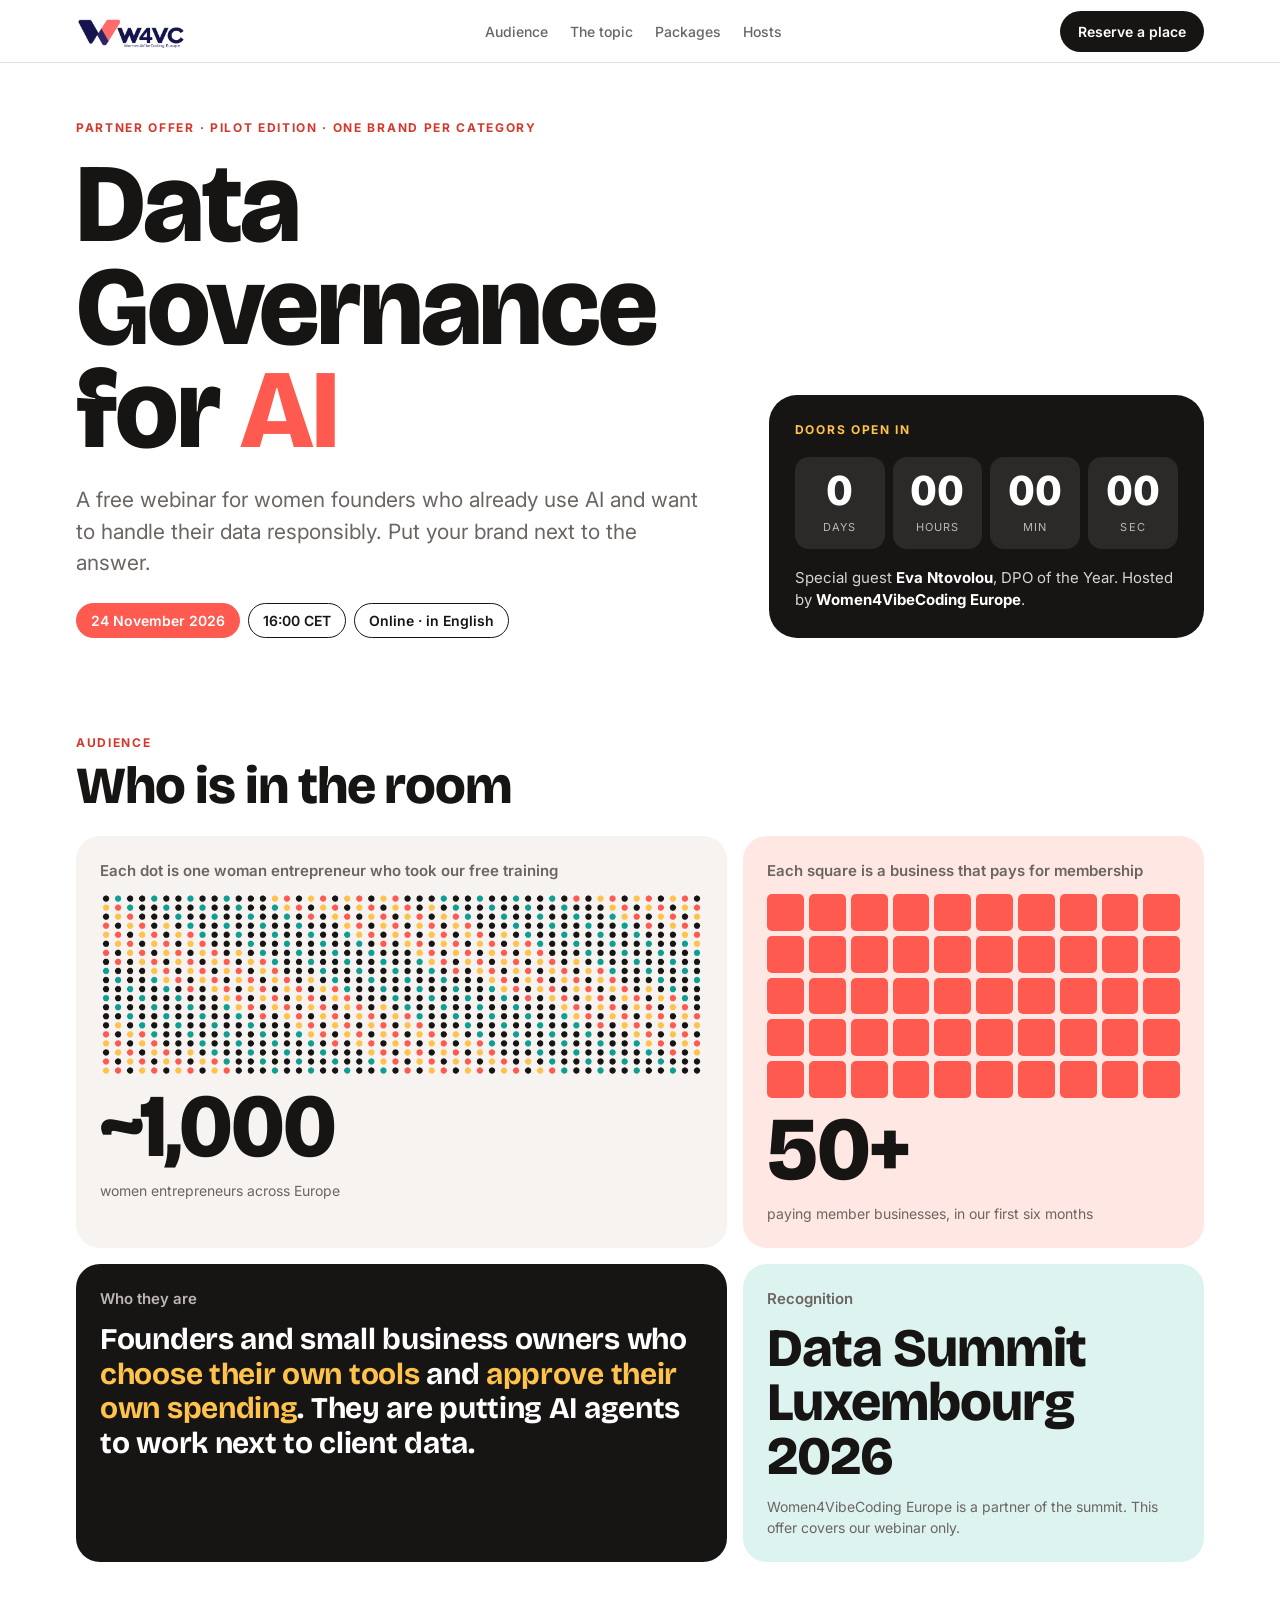
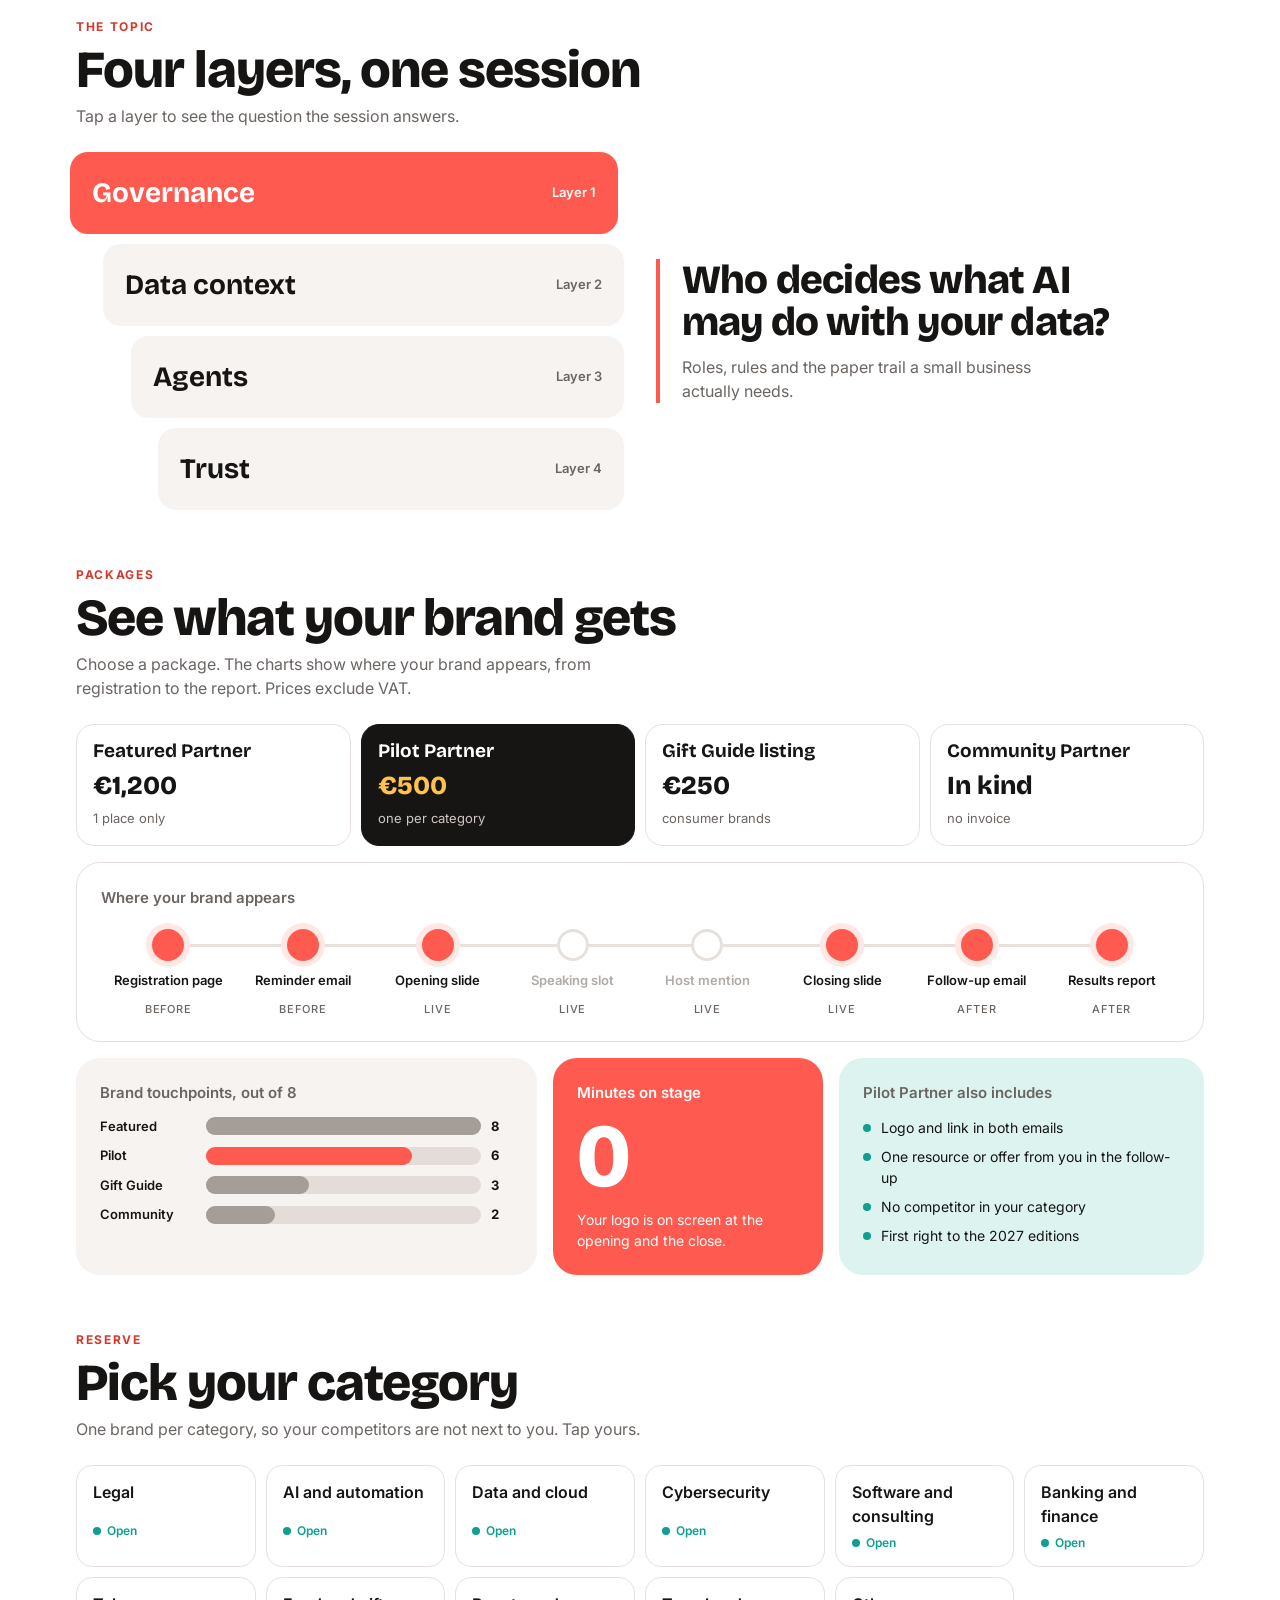
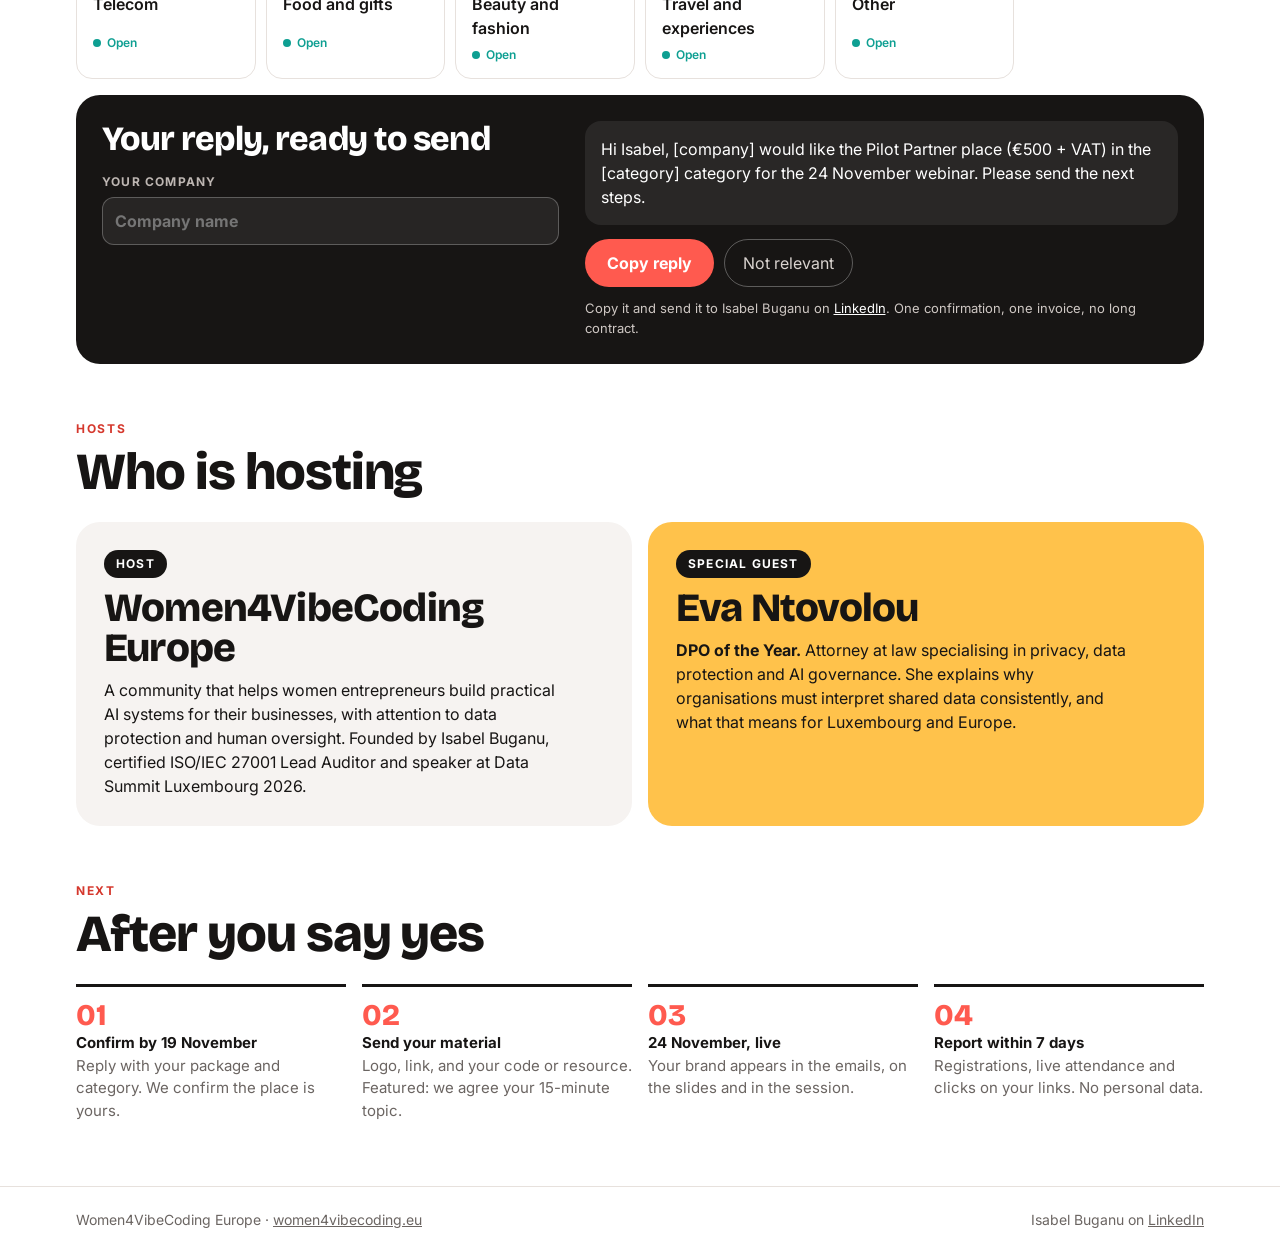
==== partners/index.html @ 858831c1 "Add files via upload" ====
<!doctype html>
<html lang="en">
<head>
<meta charset="utf-8">
<meta name="viewport" content="width=device-width, initial-scale=1, viewport-fit=cover">
<title>Partner offer · Data Governance for AI · Women4VibeCoding Europe</title>
<meta name="description" content="Partner places for the free webinar Data Governance for AI, 24 November 2026, 16:00 CET. One brand per category.">
<meta name="robots" content="noindex">
<meta property="og:type" content="website">
<meta property="og:url" content="https://women4vibecoding.eu/partners/">
<meta property="og:title" content="Partner offer: Data Governance for AI, 24 November">
<meta property="og:description" content="One brand per category. See what each partner place includes.">
<meta property="og:image" content="https://women4vibecoding.eu/partners/preview.png">
<meta name="twitter:card" content="summary_large_image">
<link rel="icon" href="logo.png">
<style>body{margin:0}img{max-width:100%}[hidden]{display:none!important}</style>
<link rel="stylesheet" href="https://fonts.googleapis.com/css2?family=Bricolage+Grotesque:opsz,wght@12..96,500;12..96,700;12..96,800&family=Inter:wght@400;500;600;700&display=swap">
<style>
/* Layout: white site with a sticky nav, an oversized type hero, then bento tiles of live charts. One light look by choice: the logo is drawn for a light ground. */
:root {
  --bg: #ffffff; --paper: #f6f3f1; --ink: #171514; --muted: #6b6562; --line: #e7e1dd;
  --coral: #ff5a4f; --coral-deep: #d5382d; --coral-tint: #ffe8e4;
  --teal: #0e9f92; --teal-tint: #dcf3f0; --sun: #ffc24b;
  --display: "Bricolage Grotesque", "Helvetica Neue", Arial, sans-serif;
  --body: "Inter", "Helvetica Neue", Arial, sans-serif;
  color-scheme: light;
}
* { box-sizing: border-box; }
html { scroll-behavior: smooth; }
body { background: var(--bg); color: var(--ink); font-family: var(--body); font-size: 16px; line-height: 1.5; }
h1, h2, h3, p, ul, ol { margin: 0; padding: 0; }
.wrap { max-width: 1160px; margin: 0 auto; padding-left: max(16px, env(safe-area-inset-left, 0px)); padding-right: max(16px, env(safe-area-inset-right, 0px)); }
h1, h2, h3, .num { font-family: var(--display); letter-spacing: -.02em; text-wrap: balance; }
.kicker { font-size: 12px; font-weight: 700; letter-spacing: .14em; text-transform: uppercase; color: var(--coral-deep); }
a { color: inherit; }
button { font: inherit; cursor: pointer; }
:focus-visible { outline: 3px solid var(--teal); outline-offset: 2px; }

body::before { content: ""; position: fixed; inset: 0 0 auto; height: env(safe-area-inset-top, 0px); z-index: 10; background: var(--bg); }
.nav { position: sticky; top: env(safe-area-inset-top, 0px); z-index: 9; background: rgba(255,255,255,.92); backdrop-filter: blur(10px); border-bottom: 1px solid var(--line); }
.nav .wrap { display: flex; align-items: center; justify-content: space-between; gap: 16px; padding-block: 8px; }
.nav img { height: 46px; width: auto; display: block; margin-left: -8px; }
.nav nav { display: flex; gap: 22px; font-size: 14px; font-weight: 500; }
.nav nav a { text-decoration: none; color: var(--muted); }
.nav nav a:hover { color: var(--ink); }
.cta { background: var(--ink); color: #fff; border: 0; border-radius: 999px; padding: 10px 18px; font-weight: 600; font-size: 14px; text-decoration: none; white-space: nowrap; }
.cta:hover { background: var(--coral-deep); }

.hero .wrap { padding-block: 56px 40px; display: grid; grid-template-columns: minmax(0, 1.5fr) minmax(0, 1fr); gap: 40px; align-items: end; }
.hero h1 { font-weight: 800; font-size: clamp(46px, 9vw, 112px); line-height: .92; margin-top: 16px; }
.hero h1 em { font-style: normal; color: var(--coral); }
.hero .sub { font-size: clamp(17px, 2vw, 21px); color: var(--muted); max-width: 30em; margin-top: 22px; }
.chips { display: flex; flex-wrap: wrap; gap: 8px; margin-top: 24px; }
.chip { border: 1.5px solid var(--ink); border-radius: 999px; padding: 6px 14px; font-size: 14px; font-weight: 600; }
.chip.fill { background: var(--coral); border-color: var(--coral); color: #fff; }
.clock { background: var(--ink); color: #fff; border-radius: 28px; padding: 26px; display: grid; gap: 18px; }
.clock .lbl { font-size: 12px; font-weight: 700; letter-spacing: .14em; text-transform: uppercase; color: var(--sun); }
.ticks { display: grid; grid-template-columns: repeat(4, 1fr); gap: 8px; }
.ticks div { background: rgba(255,255,255,.09); border-radius: 14px; padding: 12px 4px; text-align: center; }
.ticks b { font-family: var(--display); font-weight: 800; font-size: clamp(28px, 4vw, 44px); line-height: 1; display: block; font-variant-numeric: tabular-nums; }
.ticks span { font-size: 11px; letter-spacing: .1em; text-transform: uppercase; color: #bdb6b2; }
.clock p { font-size: 15px; color: #d9d3cf; }
.clock p b { color: #fff; }

section { padding-block: 56px 0; }
.head { display: grid; gap: 8px; margin-bottom: 24px; }
.head h2 { font-weight: 800; font-size: clamp(30px, 4.6vw, 52px); line-height: 1; }
.head p { color: var(--muted); max-width: 60ch; }

.bento { display: grid; grid-template-columns: repeat(12, minmax(0, 1fr)); gap: 16px; }
.tile { background: var(--paper); border-radius: 24px; padding: 24px; min-width: 0; display: grid; gap: 12px; align-content: start; }
.tile h3 { font-size: 15px; font-family: var(--body); font-weight: 600; letter-spacing: 0; color: var(--muted); }
.num { font-weight: 800; font-size: clamp(54px, 7vw, 92px); line-height: .9; }
.tile small { color: var(--muted); font-size: 14px; }
.t-dots { grid-column: span 7; } .t-members { grid-column: span 5; background: var(--coral-tint); }
.t-summit { grid-column: span 5; background: var(--teal-tint); } .t-who { grid-column: span 7; background: var(--ink); color: #fff; }
.t-who h3 { color: #bdb6b2; } .t-who p { font-family: var(--display); font-weight: 700; font-size: clamp(22px, 2.6vw, 30px); line-height: 1.15; letter-spacing: -.01em; }
.t-who p em { font-style: normal; color: var(--sun); }
canvas { width: 100%; height: auto; display: block; }
.squares { display: grid; grid-template-columns: repeat(10, 1fr); gap: 5px; }
.squares i { aspect-ratio: 1; border-radius: 5px; background: var(--coral); }

.layers { display: grid; grid-template-columns: minmax(0, 1fr) minmax(0, 1fr); gap: 32px; align-items: center; }
.stack { display: grid; gap: 10px; }
.layer { border: 0; text-align: left; border-radius: 18px; padding: 20px 22px; background: var(--paper); color: var(--ink); display: flex; justify-content: space-between; align-items: center; gap: 12px; font-family: var(--display); font-weight: 700; font-size: clamp(20px, 2.6vw, 28px); transition: transform .2s, background .2s; }
.layer span { font-family: var(--body); font-size: 13px; font-weight: 600; color: var(--muted); }
.layer:nth-child(2) { margin-left: 5%; } .layer:nth-child(3) { margin-left: 10%; } .layer:nth-child(4) { margin-left: 15%; }
.layer[aria-pressed="true"] { background: var(--coral); color: #fff; transform: translateX(-6px); }
.layer[aria-pressed="true"] span { color: #fff; }
.answer { border-left: 4px solid var(--coral); padding-left: 22px; }
.answer h3 { font-weight: 800; font-size: clamp(26px, 3.4vw, 40px); line-height: 1.05; }
.answer p { color: var(--muted); margin-top: 12px; max-width: 40ch; }

.tabs { display: grid; grid-template-columns: repeat(4, minmax(0, 1fr)); gap: 10px; }
.tab { border: 1.5px solid var(--line); background: var(--bg); border-radius: 18px; padding: 16px; text-align: left; display: grid; gap: 4px; color: var(--ink); }
.tab b { font-family: var(--display); font-weight: 700; font-size: 19px; line-height: 1.1; }
.tab span { font-family: var(--display); font-weight: 800; font-size: 26px; }
.tab small { color: var(--muted); font-size: 13px; }
.tab[aria-selected="true"] { background: var(--ink); border-color: var(--ink); color: #fff; }
.tab[aria-selected="true"] small { color: #cfc8c4; } .tab[aria-selected="true"] span { color: var(--sun); }
.dash { margin-top: 16px; }
.d-journey { grid-column: span 12; background: var(--bg); border: 1.5px solid var(--line); }
.d-bars { grid-column: span 5; } .d-stage { grid-column: span 3; background: var(--coral); color: #fff; } .d-list { grid-column: span 4; background: var(--teal-tint); }
.d-stage h3, .d-stage small { color: #fff; }
.journey { list-style: none; display: grid; grid-template-columns: repeat(8, minmax(0, 1fr)); gap: 0; position: relative; margin-top: 8px; }
.journey li { display: grid; gap: 10px; justify-items: center; text-align: center; font-size: 13px; font-weight: 600; color: #b1aaa6; position: relative; padding: 0 4px; }
.journey li::before { content: ""; position: absolute; top: 15px; left: -50%; width: 100%; height: 3px; background: var(--line); }
.journey li:first-child::before { display: none; }
.journey i { width: 32px; height: 32px; border-radius: 50%; border: 3px solid var(--line); background: var(--bg); position: relative; z-index: 1; transition: all .25s; }
.journey li.on { color: var(--ink); }
.journey li.on i { background: var(--coral); border-color: var(--coral); box-shadow: 0 0 0 6px var(--coral-tint); }
.journey li.on.star i { background: var(--ink); border-color: var(--ink); box-shadow: 0 0 0 6px var(--sun); }
.journey em { font-style: normal; font-weight: 500; font-size: 11px; letter-spacing: .08em; text-transform: uppercase; color: var(--muted); }
.bars { display: grid; gap: 10px; }
.bar { display: grid; grid-template-columns: 96px 1fr 22px; gap: 10px; align-items: center; font-size: 13px; font-weight: 600; }
.bar div { height: 18px; border-radius: 9px; background: #e3dcd8; }
.bar div i { display: block; height: 100%; border-radius: 9px; background: #a59d98; transition: width .4s; }
.bar.on div i { background: var(--coral); }
.bar b { font-variant-numeric: tabular-nums; }
.d-list ul { list-style: none; display: grid; gap: 8px; font-size: 14px; }
.d-list li { padding-left: 18px; position: relative; }
.d-list li::before { content: ""; position: absolute; left: 0; top: .5em; width: 8px; height: 8px; border-radius: 50%; background: var(--teal); }

.board { display: grid; grid-template-columns: repeat(auto-fill, minmax(170px, 1fr)); gap: 10px; }
.cat { border: 1.5px solid var(--line); background: var(--bg); border-radius: 16px; padding: 14px 16px; text-align: left; display: grid; gap: 6px; color: var(--ink); font-weight: 600; }
.cat small { font-weight: 600; font-size: 12px; color: var(--teal); display: flex; align-items: center; gap: 6px; }
.cat small::before { content: ""; width: 8px; height: 8px; border-radius: 50%; background: var(--teal); }
.cat[aria-pressed="true"] { background: var(--coral-tint); border-color: var(--coral); }
.cat[aria-pressed="true"] small { color: var(--coral-deep); } .cat[aria-pressed="true"] small::before { background: var(--coral); }

.reply { margin-top: 16px; background: var(--ink); color: #fff; border-radius: 24px; padding: 26px; display: grid; grid-template-columns: minmax(0, 1fr) minmax(0, 1.3fr); gap: 26px; align-items: start; }
.reply h3 { font-weight: 800; font-size: clamp(24px, 3vw, 34px); line-height: 1.05; }
.reply label { display: grid; gap: 6px; font-size: 12px; font-weight: 700; letter-spacing: .1em; text-transform: uppercase; color: #bdb6b2; margin-top: 16px; }
.reply input { font: inherit; font-size: 16px; padding: 11px 12px; border-radius: 12px; border: 1.5px solid rgba(255,255,255,.25); background: rgba(255,255,255,.07); color: #fff; width: 100%; }
.msg { background: rgba(255,255,255,.08); border-radius: 16px; padding: 16px; font-size: 16px; line-height: 1.5; user-select: all; }
.btns { display: flex; flex-wrap: wrap; gap: 10px; margin-top: 14px; align-items: center; }
.go { background: var(--coral); color: #fff; border: 0; border-radius: 999px; padding: 12px 22px; font-weight: 700; }
.no { background: transparent; color: #d9d3cf; border: 1.5px solid rgba(255,255,255,.3); border-radius: 999px; padding: 11px 18px; }
.status { font-size: 13px; color: #cfc8c4; margin-top: 12px; } .status a { color: #fff; }

.people { display: grid; grid-template-columns: repeat(2, minmax(0, 1fr)); gap: 16px; }
.person { border-radius: 24px; padding: 28px; background: var(--paper); display: grid; gap: 10px; align-content: start; }
.person.guest { background: var(--sun); }
.person h3 { font-weight: 800; font-size: clamp(26px, 3.4vw, 40px); line-height: 1; }
.badge { justify-self: start; background: var(--ink); color: #fff; border-radius: 999px; padding: 5px 12px; font-size: 12px; font-weight: 700; letter-spacing: .1em; text-transform: uppercase; }
.person p { max-width: 46ch; }

.steps { list-style: none; display: grid; grid-template-columns: repeat(4, minmax(0, 1fr)); gap: 16px; counter-reset: s; }
.steps li { counter-increment: s; border-top: 3px solid var(--ink); padding-top: 12px; font-size: 15px; color: var(--muted); }
.steps li::before { content: "0" counter(s); font-family: var(--display); font-weight: 800; font-size: 30px; color: var(--coral); display: block; line-height: 1.1; }
.steps b { color: var(--ink); display: block; }
footer { margin-top: 64px; border-top: 1px solid var(--line); }
footer .wrap { padding-block: 22px; display: flex; flex-wrap: wrap; gap: 8px 24px; justify-content: space-between; font-size: 14px; color: var(--muted); }

@media (max-width: 860px) {
  .nav nav { display: none; }
  .hero .wrap, .layers, .reply, .people { grid-template-columns: 1fr; }
  .t-dots, .t-members, .t-summit, .t-who, .d-bars, .d-stage, .d-list { grid-column: span 12; }
  .tabs { grid-template-columns: 1fr 1fr; }
  .journey { grid-template-columns: 1fr; gap: 10px; }
  .journey li { grid-template-columns: 32px 1fr auto; justify-items: start; text-align: left; align-items: center; padding: 0; }
  .journey li::before { display: none; }
  .steps { grid-template-columns: 1fr 1fr; }
  .layer:nth-child(n) { margin-left: 0; }
}
@media (prefers-reduced-motion: reduce) { * { transition: none !important; scroll-behavior: auto !important; } }
</style>
</head>
<body>

<div class="nav">
  <div class="wrap">
    <img src="logo.png" alt="W4VC, Women4VibeCoding Europe">
    <nav aria-label="Sections"><a href="#audience">Audience</a><a href="#layers">The topic</a><a href="#packages">Packages</a><a href="#hosts">Hosts</a></nav>
    <a class="cta" href="#reserve">Reserve a place</a>
  </div>
</div>

<header class="hero">
  <div class="wrap">
    <div>
      <div class="kicker">Partner offer · pilot edition · one brand per category</div>
      <h1>Data Governance for <em>AI</em></h1>
      <p class="sub">A free webinar for women founders who already use AI and want to handle their data responsibly. Put your brand next to the answer.</p>
      <div class="chips"><span class="chip fill">24 November 2026</span><span class="chip">16:00 CET</span><span class="chip">Online · in English</span></div>
    </div>
    <div class="clock" aria-label="Time left until the webinar">
      <div class="lbl">Doors open in</div>
      <div class="ticks">
        <div><b id="cd-d">12</b><span>days</span></div><div><b id="cd-h">00</b><span>hours</span></div>
        <div><b id="cd-m">00</b><span>min</span></div><div><b id="cd-s">00</b><span>sec</span></div>
      </div>
      <p>Special guest <b>Eva Ntovolou</b>, DPO of the Year. Hosted by <b>Women4VibeCoding Europe</b>.</p>
    </div>
  </div>
</header>

<section id="audience">
  <div class="wrap">
    <div class="head"><div class="kicker">Audience</div><h2>Who is in the room</h2></div>
    <div class="bento">
      <div class="tile t-dots">
        <h3>Each dot is one woman entrepreneur who took our free training</h3>
        <canvas id="dots" width="1000" height="300" role="img" aria-label="A field of about one thousand dots"></canvas>
        <div class="num">~1,000</div><small>women entrepreneurs across Europe</small>
      </div>
      <div class="tile t-members">
        <h3>Each square is a business that pays for membership</h3>
        <div class="squares" id="squares" role="img" aria-label="Fifty squares"></div>
        <div class="num">50+</div><small>paying member businesses, in our first six months</small>
      </div>
      <div class="tile t-who">
        <h3>Who they are</h3>
        <p>Founders and small business owners who <em>choose their own tools</em> and <em>approve their own spending</em>. They are putting AI agents to work next to client data.</p>
      </div>
      <div class="tile t-summit">
        <h3>Recognition</h3>
        <div class="num" style="font-size:clamp(34px,4.4vw,54px);line-height:1">Data Summit Luxembourg 2026</div>
        <small>Women4VibeCoding Europe is a partner of the summit. This offer covers our webinar only.</small>
      </div>
    </div>
  </div>
</section>

<section id="layers">
  <div class="wrap">
    <div class="head"><div class="kicker">The topic</div><h2>Four layers, one session</h2><p>Tap a layer to see the question the session answers.</p></div>
    <div class="layers">
      <div class="stack" id="stack">
        <button class="layer" type="button" data-i="0" aria-pressed="true">Governance <span>Layer 1</span></button>
        <button class="layer" type="button" data-i="1" aria-pressed="false">Data context <span>Layer 2</span></button>
        <button class="layer" type="button" data-i="2" aria-pressed="false">Agents <span>Layer 3</span></button>
        <button class="layer" type="button" data-i="3" aria-pressed="false">Trust <span>Layer 4</span></button>
      </div>
      <div class="answer" aria-live="polite"><h3 id="q"></h3><p id="qa"></p></div>
    </div>
  </div>
</section>

<section id="packages">
  <div class="wrap">
    <div class="head"><div class="kicker">Packages</div><h2>See what your brand gets</h2><p>Choose a package. The charts show where your brand appears, from registration to the report. Prices exclude VAT.</p></div>
    <div class="tabs" role="tablist" aria-label="Packages" id="tabs"></div>
    <div class="bento dash">
      <div class="tile d-journey">
        <h3>Where your brand appears</h3>
        <ol class="journey" id="journey"></ol>
      </div>
      <div class="tile d-bars">
        <h3>Brand touchpoints, out of 8</h3>
        <div class="bars" id="bars"></div>
      </div>
      <div class="tile d-stage">
        <h3>Minutes on stage</h3>
        <div class="num" id="stage">0</div><small id="stage-note"></small>
      </div>
      <div class="tile d-list">
        <h3 id="list-title">Also included</h3>
        <ul id="extras"></ul>
      </div>
    </div>
  </div>
</section>

<section id="reserve">
  <div class="wrap">
    <div class="head"><div class="kicker">Reserve</div><h2>Pick your category</h2><p>One brand per category, so your competitors are not next to you. Tap yours.</p></div>
    <div class="board" id="board"></div>
    <div class="reply">
      <div>
        <h3>Your reply, ready to send</h3>
        <label for="company">Your company<input id="company" type="text" autocomplete="organization" placeholder="Company name"></label>
      </div>
      <div>
        <div class="msg" id="msg"></div>
        <div class="btns"><button class="go" id="copy" type="button">Copy reply</button><button class="no" id="decline" type="button">Not relevant</button></div>
        <p class="status" id="status">Copy it and send it to Isabel Buganu on <a href="https://www.linkedin.com/in/isabelbuganu" target="_blank" rel="noopener">LinkedIn</a>. One confirmation, one invoice, no long contract.</p>
      </div>
    </div>
  </div>
</section>

<section id="hosts">
  <div class="wrap">
    <div class="head"><div class="kicker">Hosts</div><h2>Who is hosting</h2></div>
    <div class="people">
      <div class="person">
        <span class="badge">Host</span>
        <h3>Women4VibeCoding Europe</h3>
        <p>A community that helps women entrepreneurs build practical AI systems for their businesses, with attention to data protection and human oversight. Founded by Isabel Buganu, certified ISO/IEC 27001 Lead Auditor and speaker at Data Summit Luxembourg 2026.</p>
      </div>
      <div class="person guest">
        <span class="badge">Special guest</span>
        <h3>Eva Ntovolou</h3>
        <p><b>DPO of the Year.</b> Attorney at law specialising in privacy, data protection and AI governance. She explains why organisations must interpret shared data consistently, and what that means for Luxembourg and Europe.</p>
      </div>
    </div>
  </div>
</section>

<section>
  <div class="wrap">
    <div class="head"><div class="kicker">Next</div><h2>After you say yes</h2></div>
    <ol class="steps">
      <li><b>Confirm by 19 November</b>Reply with your package and category. We confirm the place is yours.</li>
      <li><b>Send your material</b>Logo, link, and your code or resource. Featured: we agree your 15-minute topic.</li>
      <li><b>24 November, live</b>Your brand appears in the emails, on the slides and in the session.</li>
      <li><b>Report within 7 days</b>Registrations, live attendance and clicks on your links. No personal data.</li>
    </ol>
  </div>
</section>

<footer><div class="wrap"><span>Women4VibeCoding Europe · <a href="https://women4vibecoding.eu" target="_blank" rel="noopener">women4vibecoding.eu</a></span><span>Isabel Buganu on <a href="https://www.linkedin.com/in/isabelbuganu" target="_blank" rel="noopener">LinkedIn</a></span></div></footer>

<script>
(function () {
  var $ = function (id) { return document.getElementById(id); };
  function el(tag, cls, text) { var e = document.createElement(tag); if (cls) e.className = cls; if (text != null) e.textContent = text; return e; }

  /* countdown */
  var T = new Date("2026-11-24T16:00:00+01:00").getTime();
  function pad(n) { return (n < 10 ? "0" : "") + n; }
  function tick() {
    var s = Math.max(0, Math.floor((T - Date.now()) / 1000));
    $("cd-d").textContent = Math.floor(s / 86400); $("cd-h").textContent = pad(Math.floor(s % 86400 / 3600));
    $("cd-m").textContent = pad(Math.floor(s % 3600 / 60)); $("cd-s").textContent = pad(s % 60);
  }
  tick(); setInterval(tick, 1000);

  /* audience charts */
  (function () {
    var c = $("dots"), x = c.getContext("2d"), cols = 50, rows = 20, gx = c.width / cols, gy = c.height / rows;
    var pal = ["#171514", "#171514", "#171514", "#ff5a4f", "#0e9f92", "#ffc24b"];
    for (var i = 0; i < cols * rows; i++) {
      x.fillStyle = pal[(i * 7 + (i % 13) * 3) % pal.length];
      x.beginPath(); x.arc((i % cols + .5) * gx, (Math.floor(i / cols) + .5) * gy, 5.2, 0, 6.3); x.fill();
    }
    for (var k = 0; k < 50; k++) $("squares").appendChild(el("i"));
  })();

  /* four layers */
  var L = [
    ["Who decides what AI may do with your data?", "Roles, rules and the paper trail a small business actually needs."],
    ["Does everyone read the same data the same way?", "Why shared data must be interpreted consistently, inside a company and across Europe."],
    ["What may an AI agent touch on your behalf?", "Giving agents access to client data without losing control of it."],
    ["How do you show clients it is under control?", "Turning good practice into something a client or partner can see."]
  ];
  function layer(i) {
    document.querySelectorAll(".layer").forEach(function (b) { b.setAttribute("aria-pressed", b.dataset.i == i ? "true" : "false"); });
    $("q").textContent = L[i][0]; $("qa").textContent = L[i][1];
  }
  $("stack").addEventListener("click", function (e) { var b = e.target.closest(".layer"); if (b) layer(+b.dataset.i); });
  layer(0);

  /* packages */
  var STOPS = [["Registration page", "before"], ["Reminder email", "before"], ["Opening slide", "live"], ["Speaking slot", "live"], ["Host mention", "live"], ["Closing slide", "live"], ["Follow-up email", "after"], ["Results report", "after"]];
  var P = [
    { id: "featured", name: "Featured Partner", price: "€1,200", note: "1 place only", on: [1,1,1,1,1,1,1,1], stage: 15, stageNote: "A 15-minute speaking slot for your expert, topic agreed with us in advance.",
      extras: ["Your own section in both emails", "Your booking link on the closing slide", "No competitor in your category", "First right to the 2027 editions"] },
    { id: "pilot", name: "Pilot Partner", price: "€500", note: "one per category", on: [1,1,1,0,0,1,1,1], stage: 0, stageNote: "Your logo is on screen at the opening and the close.",
      extras: ["Logo and link in both emails", "One resource or offer from you in the follow-up", "No competitor in your category", "First right to the 2027 editions"] },
    { id: "gift", name: "Gift Guide listing", price: "€250", note: "consumer brands", on: [0,1,0,0,0,0,1,1], stage: 0, stageNote: "Your offer travels by email, in the Black Friday Founders' Gift Guide.",
      extras: ["A place in the Black Friday Founders' Gift Guide", "Your own code or link, so you count orders yourself", "One brand per category"] },
    { id: "community", name: "Community Partner", price: "In kind", note: "no invoice", on: [0,0,0,0,0,1,1,0], stage: 0, stageNote: "You give a prize or share the webinar with your audience.",
      extras: ["Logo on the thank-you slide", "A mention in the follow-up email", "We discuss a paid place for the next edition"] }
  ];
  var CATS = ["Legal", "AI and automation", "Data and cloud", "Cybersecurity", "Software and consulting", "Banking and finance", "Telecom", "Food and gifts", "Beauty and fashion", "Travel and experiences", "Other"];
  var sel = 1, cat = null, declined = false;
  function count(p) { return p.on.reduce(function (a, b) { return a + b; }, 0); }

  P.forEach(function (p, i) {
    var b = el("button", "tab"); b.type = "button"; b.setAttribute("role", "tab"); b.id = "tab-" + p.id;
    b.appendChild(el("b", null, p.name)); b.appendChild(el("span", null, p.price)); b.appendChild(el("small", null, p.note));
    b.addEventListener("click", function () { sel = i; declined = false; render(); });
    $("tabs").appendChild(b);
    var r = el("div", "bar"); r.appendChild(el("span", null, p.name.replace(" Partner", "").replace(" listing", "")));
    var t = el("div"); t.appendChild(el("i")); r.appendChild(t); r.appendChild(el("b", null, count(p))); $("bars").appendChild(r);
  });
  STOPS.forEach(function (s) { var li = el("li"); li.appendChild(el("i")); li.appendChild(el("span", null, s[0])); li.appendChild(el("em", null, s[1])); $("journey").appendChild(li); });
  CATS.forEach(function (c) {
    var b = el("button", "cat"); b.type = "button"; b.setAttribute("aria-pressed", "false"); b.appendChild(document.createTextNode(c)); b.appendChild(el("small", null, "Open"));
    b.addEventListener("click", function () { cat = c; declined = false; render(); });
    $("board").appendChild(b);
  });

  function render() {
    var p = P[sel];
    [].forEach.call($("tabs").children, function (b, i) { b.setAttribute("aria-selected", i === sel ? "true" : "false"); });
    [].forEach.call($("journey").children, function (li, i) { li.className = (p.on[i] ? "on" : "") + (p.on[i] && i === 3 ? " star" : ""); });
    [].forEach.call($("bars").children, function (r, i) { r.className = "bar" + (i === sel ? " on" : ""); r.querySelector("i").style.width = (count(P[i]) / 8 * 100) + "%"; });
    $("stage").textContent = p.stage; $("stage-note").textContent = p.stageNote;
    $("list-title").textContent = p.name + " also includes";
    var ul = $("extras"); ul.textContent = ""; p.extras.forEach(function (t) { ul.appendChild(el("li", null, t)); });
    [].forEach.call($("board").children, function (b) { var on = b.firstChild.textContent === cat; b.setAttribute("aria-pressed", on ? "true" : "false"); b.querySelector("small").textContent = on ? "Your pick" : "Open"; });
    var co = $("company").value.trim() || "[company]", money = p.price === "In kind" ? "in kind" : p.price + " + VAT";
    $("msg").textContent = declined
      ? "Hi Isabel, thank you, this is not relevant for " + co + " right now."
      : "Hi Isabel, " + co + " would like the " + p.name + " place (" + money + ") in the " + (cat || "[category]") + " category for the 24 November webinar. Please send the next steps.";
  }
  function copy() {
    var s = $("status"), text = $("msg").textContent;
    function done() { s.textContent = "Copied. Paste it in a LinkedIn message to Isabel Buganu."; }
    function manual() { var r = document.createRange(); r.selectNodeContents($("msg")); var g = getSelection(); g.removeAllRanges(); g.addRange(r); s.textContent = "The text is selected. Press Ctrl+C or Cmd+C to copy it."; }
    try { navigator.clipboard.writeText(text).then(done, manual); } catch (e) { manual(); }
  }
  $("company").addEventListener("input", render);
  $("copy").addEventListener("click", copy);
  $("decline").addEventListener("click", function () { declined = true; render(); copy(); });
  render();
})();
</script>

</body>
</html>
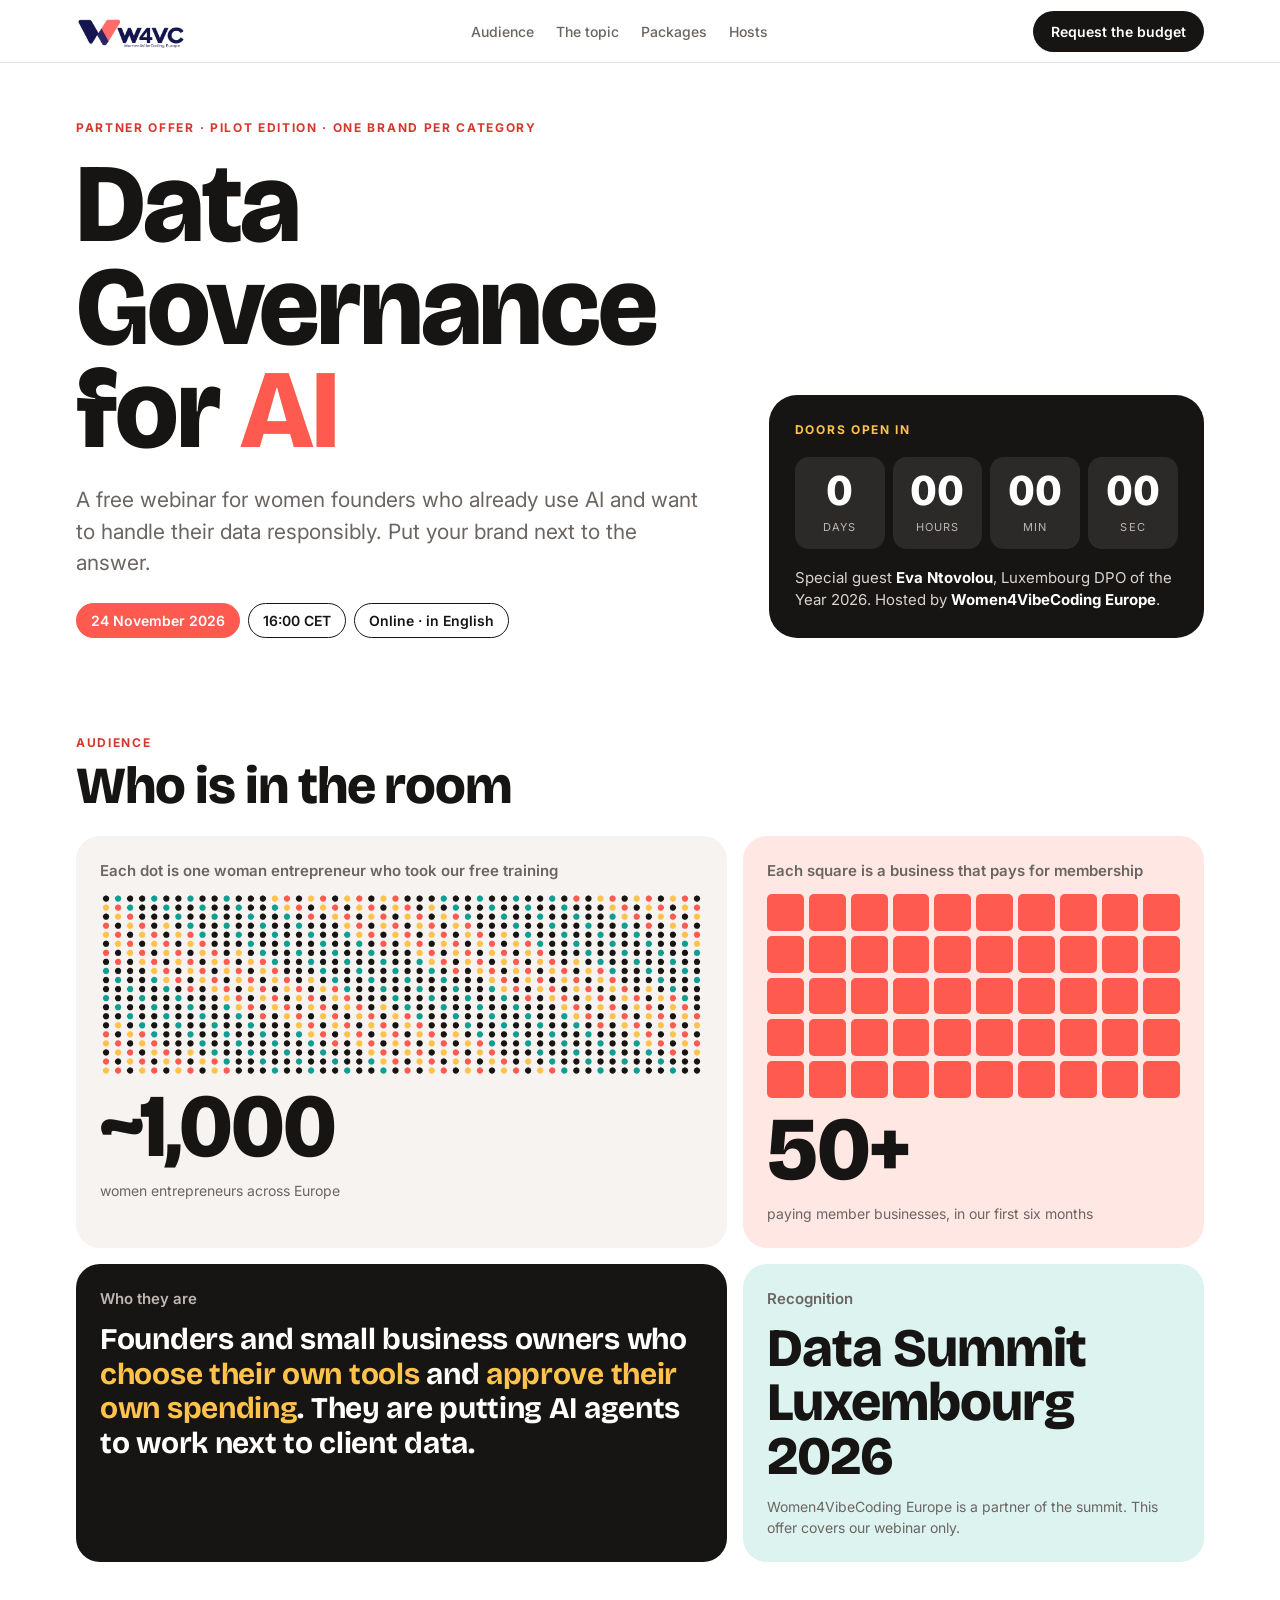
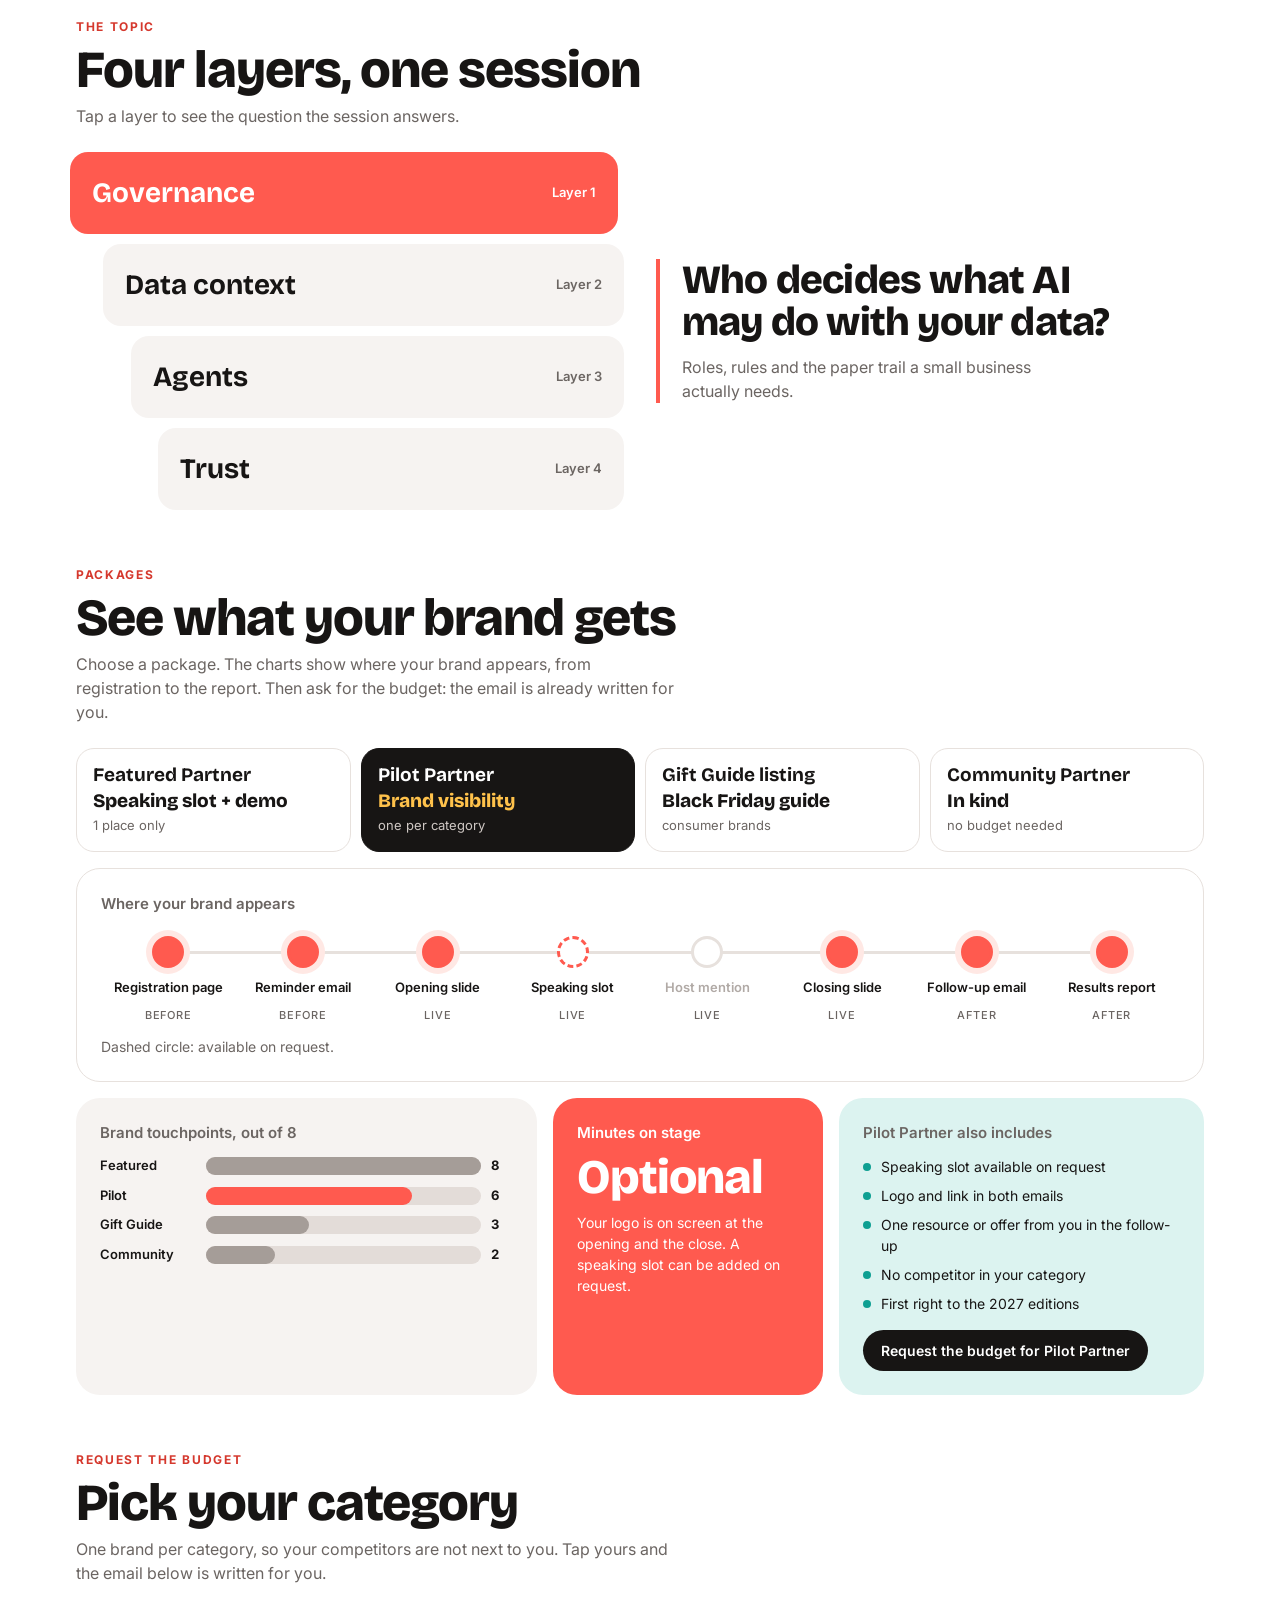
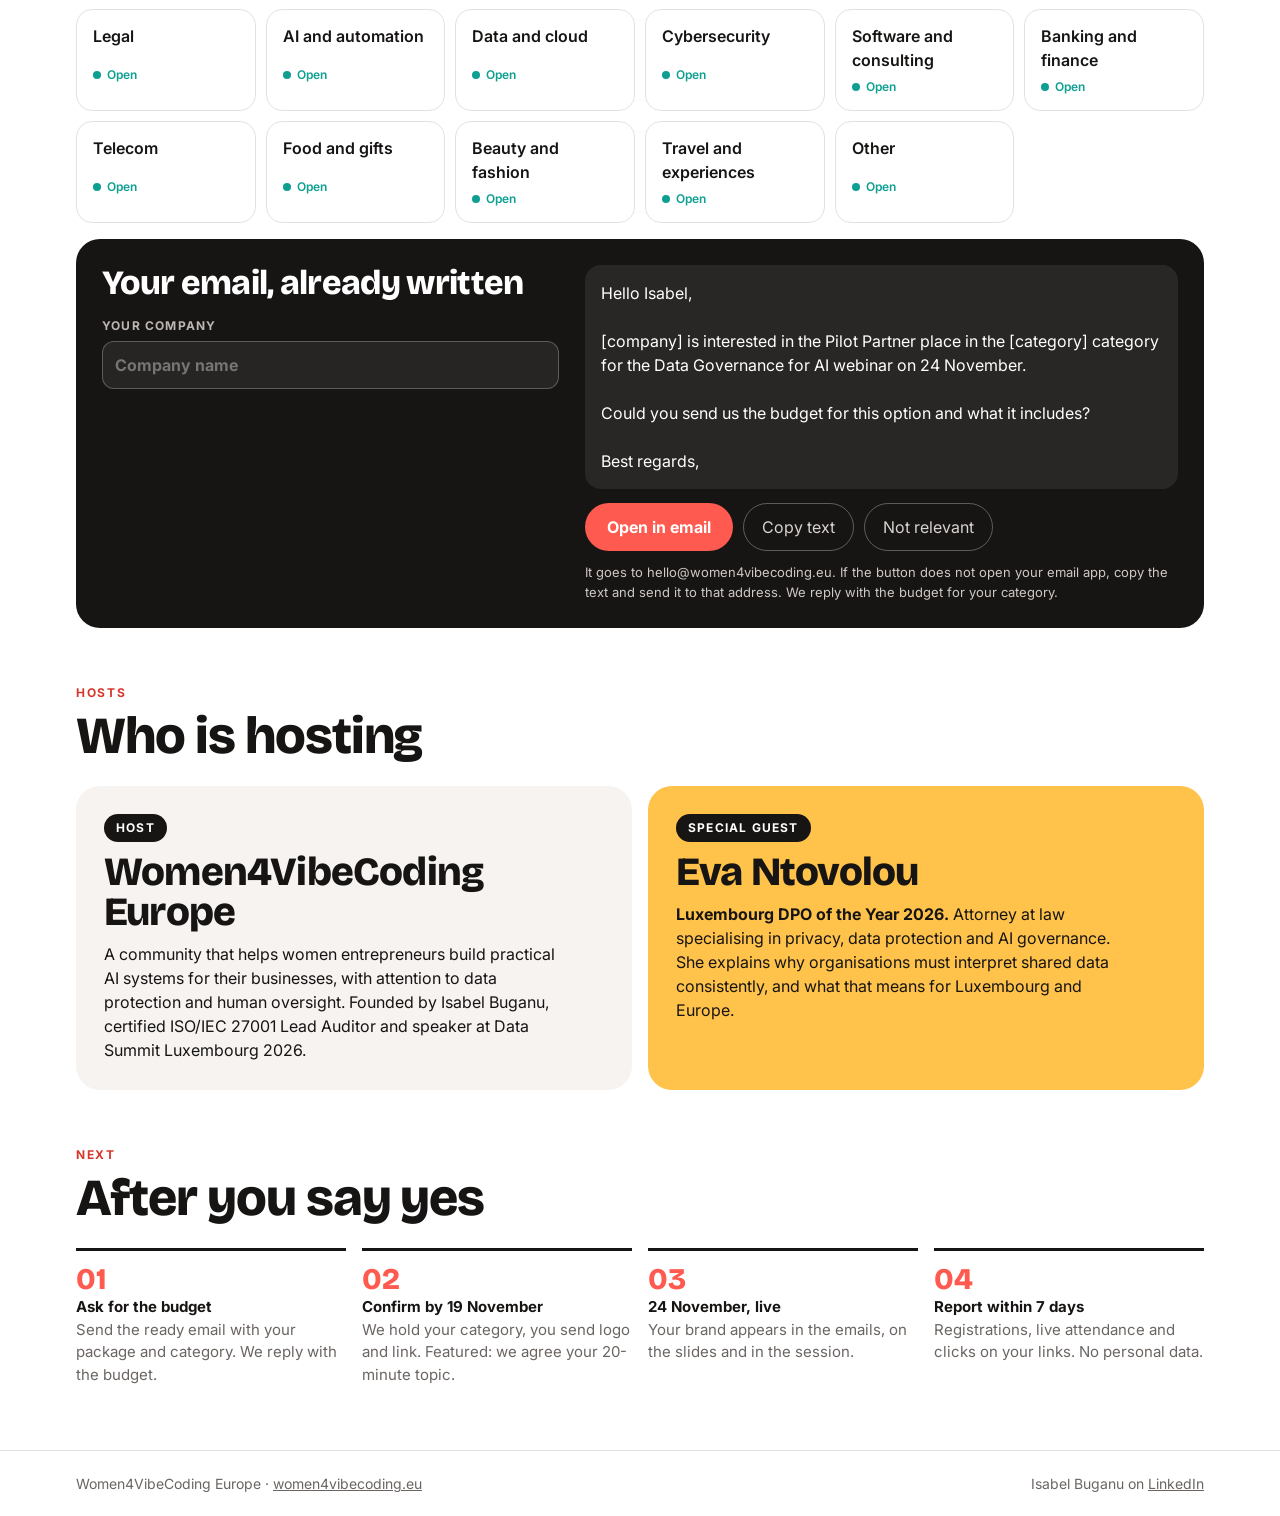
==== commit c6362920: "Add files via upload" ====
--- a/partners/index.html
+++ b/partners/index.html
@@ -94,7 +94,7 @@
 .tabs { display: grid; grid-template-columns: repeat(4, minmax(0, 1fr)); gap: 10px; }
 .tab { border: 1.5px solid var(--line); background: var(--bg); border-radius: 18px; padding: 16px; text-align: left; display: grid; gap: 4px; color: var(--ink); }
 .tab b { font-family: var(--display); font-weight: 700; font-size: 19px; line-height: 1.1; }
-.tab span { font-family: var(--display); font-weight: 800; font-size: 26px; }
+.tab span { font-family: var(--display); font-weight: 800; font-size: 19px; line-height: 1.15; }
 .tab small { color: var(--muted); font-size: 13px; }
 .tab[aria-selected="true"] { background: var(--ink); border-color: var(--ink); color: #fff; }
 .tab[aria-selected="true"] small { color: #cfc8c4; } .tab[aria-selected="true"] span { color: var(--sun); }
@@ -109,6 +109,8 @@
 .journey i { width: 32px; height: 32px; border-radius: 50%; border: 3px solid var(--line); background: var(--bg); position: relative; z-index: 1; transition: all .25s; }
 .journey li.on { color: var(--ink); }
 .journey li.on i { background: var(--coral); border-color: var(--coral); box-shadow: 0 0 0 6px var(--coral-tint); }
+.journey li.opt { color: var(--ink); }
+.journey li.opt i { border-style: dashed; border-color: var(--coral); }
 .journey li.on.star i { background: var(--ink); border-color: var(--ink); box-shadow: 0 0 0 6px var(--sun); }
 .journey em { font-style: normal; font-weight: 500; font-size: 11px; letter-spacing: .08em; text-transform: uppercase; color: var(--muted); }
 .bars { display: grid; gap: 10px; }
@@ -132,9 +134,11 @@
 .reply h3 { font-weight: 800; font-size: clamp(24px, 3vw, 34px); line-height: 1.05; }
 .reply label { display: grid; gap: 6px; font-size: 12px; font-weight: 700; letter-spacing: .1em; text-transform: uppercase; color: #bdb6b2; margin-top: 16px; }
 .reply input { font: inherit; font-size: 16px; padding: 11px 12px; border-radius: 12px; border: 1.5px solid rgba(255,255,255,.25); background: rgba(255,255,255,.07); color: #fff; width: 100%; }
-.msg { background: rgba(255,255,255,.08); border-radius: 16px; padding: 16px; font-size: 16px; line-height: 1.5; user-select: all; }
+.msg { background: rgba(255,255,255,.08); border-radius: 16px; padding: 16px; font-size: 16px; line-height: 1.5; user-select: all; white-space: pre-wrap; }
 .btns { display: flex; flex-wrap: wrap; gap: 10px; margin-top: 14px; align-items: center; }
-.go { background: var(--coral); color: #fff; border: 0; border-radius: 999px; padding: 12px 22px; font-weight: 700; }
+.go { background: var(--coral); color: #fff; border: 0; border-radius: 999px; padding: 12px 22px; font-weight: 700; text-decoration: none; display: inline-block; }
+.hint { font-size: 13px; color: var(--muted); }
+.ask { justify-self: start; margin-top: 4px; }
 .no { background: transparent; color: #d9d3cf; border: 1.5px solid rgba(255,255,255,.3); border-radius: 999px; padding: 11px 18px; }
 .status { font-size: 13px; color: #cfc8c4; margin-top: 12px; } .status a { color: #fff; }
 
@@ -172,7 +176,7 @@
   <div class="wrap">
     <img src="logo.png" alt="W4VC, Women4VibeCoding Europe">
     <nav aria-label="Sections"><a href="#audience">Audience</a><a href="#layers">The topic</a><a href="#packages">Packages</a><a href="#hosts">Hosts</a></nav>
-    <a class="cta" href="#reserve">Reserve a place</a>
+    <a class="cta" href="#reserve">Request the budget</a>
   </div>
 </div>
 
@@ -190,7 +194,7 @@
         <div><b id="cd-d">12</b><span>days</span></div><div><b id="cd-h">00</b><span>hours</span></div>
         <div><b id="cd-m">00</b><span>min</span></div><div><b id="cd-s">00</b><span>sec</span></div>
       </div>
-      <p>Special guest <b>Eva Ntovolou</b>, DPO of the Year. Hosted by <b>Women4VibeCoding Europe</b>.</p>
+      <p>Special guest <b>Eva Ntovolou</b>, Luxembourg DPO of the Year 2026. Hosted by <b>Women4VibeCoding Europe</b>.</p>
     </div>
   </div>
 </header>
@@ -239,12 +243,13 @@
 
 <section id="packages">
   <div class="wrap">
-    <div class="head"><div class="kicker">Packages</div><h2>See what your brand gets</h2><p>Choose a package. The charts show where your brand appears, from registration to the report. Prices exclude VAT.</p></div>
+    <div class="head"><div class="kicker">Packages</div><h2>See what your brand gets</h2><p>Choose a package. The charts show where your brand appears, from registration to the report. Then ask for the budget: the email is already written for you.</p></div>
     <div class="tabs" role="tablist" aria-label="Packages" id="tabs"></div>
     <div class="bento dash">
       <div class="tile d-journey">
         <h3>Where your brand appears</h3>
         <ol class="journey" id="journey"></ol>
+        <small class="hint">Dashed circle: available on request.</small>
       </div>
       <div class="tile d-bars">
         <h3>Brand touchpoints, out of 8</h3>
@@ -257,6 +262,7 @@
       <div class="tile d-list">
         <h3 id="list-title">Also included</h3>
         <ul id="extras"></ul>
+        <a class="cta ask" href="#reserve" id="ask">Request the budget</a>
       </div>
     </div>
   </div>
@@ -264,17 +270,17 @@
 
 <section id="reserve">
   <div class="wrap">
-    <div class="head"><div class="kicker">Reserve</div><h2>Pick your category</h2><p>One brand per category, so your competitors are not next to you. Tap yours.</p></div>
+    <div class="head"><div class="kicker">Request the budget</div><h2>Pick your category</h2><p>One brand per category, so your competitors are not next to you. Tap yours and the email below is written for you.</p></div>
     <div class="board" id="board"></div>
     <div class="reply">
       <div>
-        <h3>Your reply, ready to send</h3>
+        <h3>Your email, already written</h3>
         <label for="company">Your company<input id="company" type="text" autocomplete="organization" placeholder="Company name"></label>
       </div>
       <div>
         <div class="msg" id="msg"></div>
-        <div class="btns"><button class="go" id="copy" type="button">Copy reply</button><button class="no" id="decline" type="button">Not relevant</button></div>
-        <p class="status" id="status">Copy it and send it to Isabel Buganu on <a href="https://www.linkedin.com/in/isabelbuganu" target="_blank" rel="noopener">LinkedIn</a>. One confirmation, one invoice, no long contract.</p>
+        <div class="btns"><a class="go" id="mail" href="mailto:hello@women4vibecoding.eu">Open in email</a><button class="no" id="copy" type="button">Copy text</button><button class="no" id="decline" type="button">Not relevant</button></div>
+        <p class="status" id="status">It goes to hello@women4vibecoding.eu. If the button does not open your email app, copy the text and send it to that address. We reply with the budget for your category.</p>
       </div>
     </div>
   </div>
@@ -292,7 +298,7 @@
       <div class="person guest">
         <span class="badge">Special guest</span>
         <h3>Eva Ntovolou</h3>
-        <p><b>DPO of the Year.</b> Attorney at law specialising in privacy, data protection and AI governance. She explains why organisations must interpret shared data consistently, and what that means for Luxembourg and Europe.</p>
+        <p><b>Luxembourg DPO of the Year 2026.</b> Attorney at law specialising in privacy, data protection and AI governance. She explains why organisations must interpret shared data consistently, and what that means for Luxembourg and Europe.</p>
       </div>
     </div>
   </div>
@@ -302,8 +308,8 @@
   <div class="wrap">
     <div class="head"><div class="kicker">Next</div><h2>After you say yes</h2></div>
     <ol class="steps">
-      <li><b>Confirm by 19 November</b>Reply with your package and category. We confirm the place is yours.</li>
-      <li><b>Send your material</b>Logo, link, and your code or resource. Featured: we agree your 15-minute topic.</li>
+      <li><b>Ask for the budget</b>Send the ready email with your package and category. We reply with the budget.</li>
+      <li><b>Confirm by 19 November</b>We hold your category, you send logo and link. Featured: we agree your 20-minute topic.</li>
       <li><b>24 November, live</b>Your brand appears in the emails, on the slides and in the session.</li>
       <li><b>Report within 7 days</b>Registrations, live attendance and clicks on your links. No personal data.</li>
     </ol>
@@ -355,22 +361,22 @@
   /* packages */
   var STOPS = [["Registration page", "before"], ["Reminder email", "before"], ["Opening slide", "live"], ["Speaking slot", "live"], ["Host mention", "live"], ["Closing slide", "live"], ["Follow-up email", "after"], ["Results report", "after"]];
   var P = [
-    { id: "featured", name: "Featured Partner", price: "€1,200", note: "1 place only", on: [1,1,1,1,1,1,1,1], stage: 15, stageNote: "A 15-minute speaking slot for your expert, topic agreed with us in advance.",
-      extras: ["Your own section in both emails", "Your booking link on the closing slide", "No competitor in your category", "First right to the 2027 editions"] },
-    { id: "pilot", name: "Pilot Partner", price: "€500", note: "one per category", on: [1,1,1,0,0,1,1,1], stage: 0, stageNote: "Your logo is on screen at the opening and the close.",
-      extras: ["Logo and link in both emails", "One resource or offer from you in the follow-up", "No competitor in your category", "First right to the 2027 editions"] },
-    { id: "gift", name: "Gift Guide listing", price: "€250", note: "consumer brands", on: [0,1,0,0,0,0,1,1], stage: 0, stageNote: "Your offer travels by email, in the Black Friday Founders' Gift Guide.",
+    { id: "featured", name: "Featured Partner", tag: "Speaking slot + demo", note: "1 place only", on: [1,1,1,1,1,1,1,1], stage: "20", stageNote: "A 20-minute speaking slot for your expert, with the option to demo your product. Topic agreed with us in advance.",
+      extras: ["Demo option inside your speaking slot", "Your own section in both emails", "Your booking link on the closing slide", "No competitor in your category", "First right to the 2027 editions"] },
+    { id: "pilot", name: "Pilot Partner", tag: "Brand visibility", note: "one per category", on: [1,1,1,2,0,1,1,1], stage: "Optional", stageNote: "Your logo is on screen at the opening and the close. A speaking slot can be added on request.",
+      extras: ["Speaking slot available on request", "Logo and link in both emails", "One resource or offer from you in the follow-up", "No competitor in your category", "First right to the 2027 editions"] },
+    { id: "gift", name: "Gift Guide listing", tag: "Black Friday guide", note: "consumer brands", on: [0,1,0,0,0,0,1,1], stage: "0", stageNote: "Your offer travels by email, in the Black Friday Founders' Gift Guide.",
       extras: ["A place in the Black Friday Founders' Gift Guide", "Your own code or link, so you count orders yourself", "One brand per category"] },
-    { id: "community", name: "Community Partner", price: "In kind", note: "no invoice", on: [0,0,0,0,0,1,1,0], stage: 0, stageNote: "You give a prize or share the webinar with your audience.",
-      extras: ["Logo on the thank-you slide", "A mention in the follow-up email", "We discuss a paid place for the next edition"] }
+    { id: "community", name: "Community Partner", tag: "In kind", note: "no budget needed", on: [0,0,0,0,0,1,1,0], stage: "0", stageNote: "You give a prize or share the webinar with your audience.",
+      extras: ["Logo on the thank-you slide", "A mention in the follow-up email", "We discuss a partner place for the next edition"] }
   ];
   var CATS = ["Legal", "AI and automation", "Data and cloud", "Cybersecurity", "Software and consulting", "Banking and finance", "Telecom", "Food and gifts", "Beauty and fashion", "Travel and experiences", "Other"];
   var sel = 1, cat = null, declined = false;
-  function count(p) { return p.on.reduce(function (a, b) { return a + b; }, 0); }
+  function count(p) { return p.on.reduce(function (a, b) { return a + (b === 1 ? 1 : 0); }, 0); }
 
   P.forEach(function (p, i) {
     var b = el("button", "tab"); b.type = "button"; b.setAttribute("role", "tab"); b.id = "tab-" + p.id;
-    b.appendChild(el("b", null, p.name)); b.appendChild(el("span", null, p.price)); b.appendChild(el("small", null, p.note));
+    b.appendChild(el("b", null, p.name)); b.appendChild(el("span", null, p.tag)); b.appendChild(el("small", null, p.note));
     b.addEventListener("click", function () { sel = i; declined = false; render(); });
     $("tabs").appendChild(b);
     var r = el("div", "bar"); r.appendChild(el("span", null, p.name.replace(" Partner", "").replace(" listing", "")));
@@ -386,20 +392,22 @@
   function render() {
     var p = P[sel];
     [].forEach.call($("tabs").children, function (b, i) { b.setAttribute("aria-selected", i === sel ? "true" : "false"); });
-    [].forEach.call($("journey").children, function (li, i) { li.className = (p.on[i] ? "on" : "") + (p.on[i] && i === 3 ? " star" : ""); });
+    [].forEach.call($("journey").children, function (li, i) { li.className = p.on[i] === 1 ? "on" + (i === 3 ? " star" : "") : p.on[i] === 2 ? "opt" : ""; });
     [].forEach.call($("bars").children, function (r, i) { r.className = "bar" + (i === sel ? " on" : ""); r.querySelector("i").style.width = (count(P[i]) / 8 * 100) + "%"; });
-    $("stage").textContent = p.stage; $("stage-note").textContent = p.stageNote;
+    $("stage").textContent = p.stage; $("stage").style.fontSize = isNaN(p.stage) ? "clamp(34px, 4vw, 48px)" : ""; $("stage-note").textContent = p.stageNote; $("ask").textContent = "Request the budget for " + p.name;
     $("list-title").textContent = p.name + " also includes";
     var ul = $("extras"); ul.textContent = ""; p.extras.forEach(function (t) { ul.appendChild(el("li", null, t)); });
     [].forEach.call($("board").children, function (b) { var on = b.firstChild.textContent === cat; b.setAttribute("aria-pressed", on ? "true" : "false"); b.querySelector("small").textContent = on ? "Your pick" : "Open"; });
-    var co = $("company").value.trim() || "[company]", money = p.price === "In kind" ? "in kind" : p.price + " + VAT";
-    $("msg").textContent = declined
-      ? "Hi Isabel, thank you, this is not relevant for " + co + " right now."
-      : "Hi Isabel, " + co + " would like the " + p.name + " place (" + money + ") in the " + (cat || "[category]") + " category for the 24 November webinar. Please send the next steps.";
+    var co = $("company").value.trim() || "[company]", c = cat || "[category]";
+    var body = declined
+      ? "Hello Isabel,\n\nThank you, this is not relevant for " + co + " right now.\n\nBest regards,"
+      : "Hello Isabel,\n\n" + co + " is interested in the " + p.name + " place in the " + c + " category for the Data Governance for AI webinar on 24 November.\n\nCould you send us the budget for this option and what it includes?\n\nBest regards,";
+    $("msg").textContent = body;
+    $("mail").href = "mailto:hello@women4vibecoding.eu?subject=" + encodeURIComponent((declined ? "Not relevant" : p.name + " · " + c) + " · Data Governance for AI, 24 November") + "&body=" + encodeURIComponent(body);
   }
   function copy() {
     var s = $("status"), text = $("msg").textContent;
-    function done() { s.textContent = "Copied. Paste it in a LinkedIn message to Isabel Buganu."; }
+    function done() { s.textContent = "Copied. Paste it into an email to hello@women4vibecoding.eu."; }
     function manual() { var r = document.createRange(); r.selectNodeContents($("msg")); var g = getSelection(); g.removeAllRanges(); g.addRange(r); s.textContent = "The text is selected. Press Ctrl+C or Cmd+C to copy it."; }
     try { navigator.clipboard.writeText(text).then(done, manual); } catch (e) { manual(); }
   }
